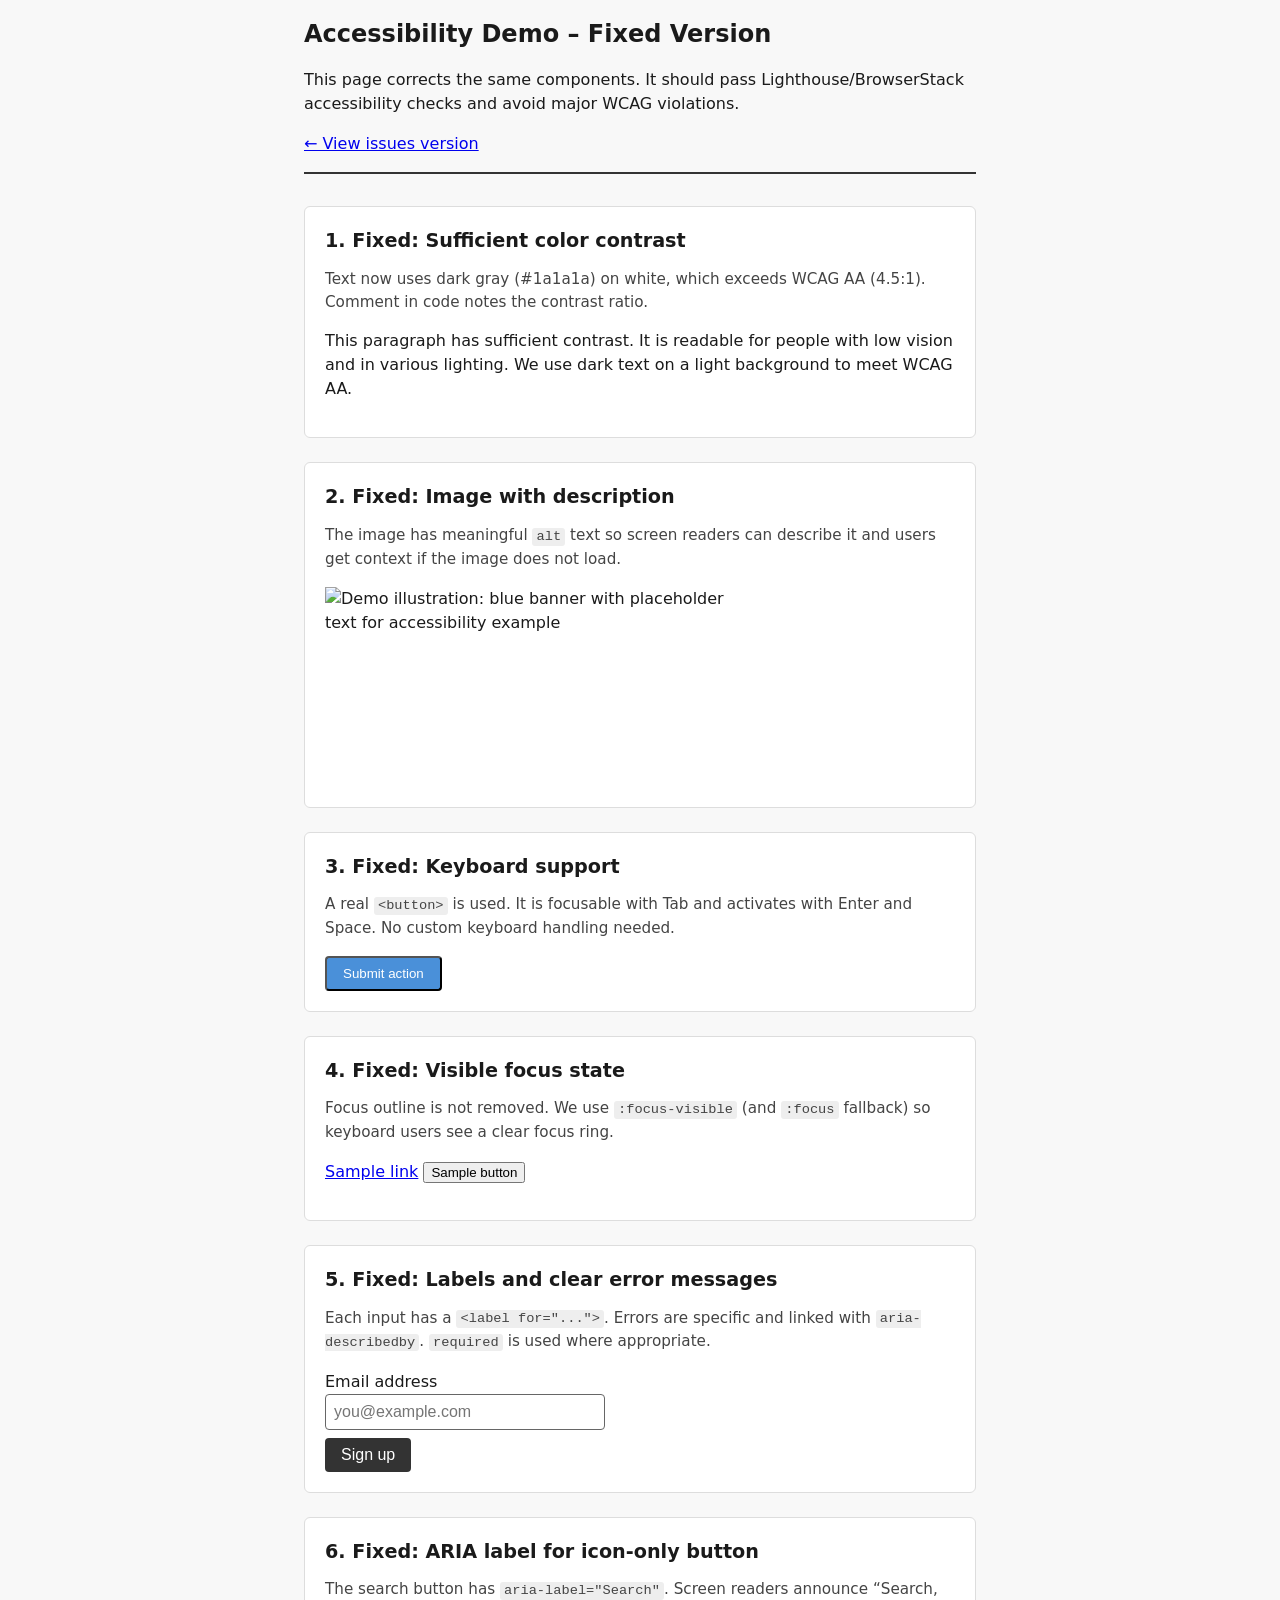
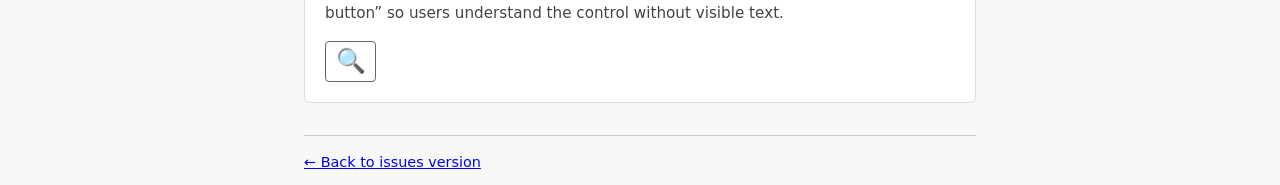
==== accessibility-fixed.html @ 3319c1dd "first commit" ====
<!DOCTYPE html>
<html lang="en">
<head>
  <meta charset="UTF-8">
  <meta name="viewport" content="width=device-width, initial-scale=1.0">
  <title>Accessibility Demo – Fixed (After)</title>
  <link rel="stylesheet" href="styles.css">
  <style>
    /* ========== ACCESSIBLE STYLES ========== */

    /* Issue 4 FIX: Visible focus – do not remove outline; add clear focus style */
    a:focus-visible,
    button:focus-visible,
    input:focus-visible {
      outline: 2px solid #0066cc;
      outline-offset: 2px;
    }
    /* Fallback for older browsers */
    a:focus, button:focus, input:focus {
      outline: 2px solid #0066cc;
      outline-offset: 2px;
    }

    /* Issue 1 FIX: Sufficient contrast – passes WCAG AA (e.g. 4.5:1+ for text) */
    .good-contrast {
      color: #1a1a1a;
      background-color: #ffffff;
      /* #1a1a1a on #ffffff ≈ 15.8:1 ratio */
    }
  </style>
</head>
<body>
  <header class="page-header">
    <h1>Accessibility Demo – Fixed Version</h1>
    <p>This page corrects the same components. It should pass Lighthouse/BrowserStack accessibility checks and avoid major WCAG violations.</p>
    <nav aria-label="Demo navigation">
      <a href="accessibility-issues.html">← View issues version</a>
    </nav>
  </header>

  <main class="main-content">
    <!-- ========== Fix 1: Sufficient color contrast ========== -->
    <section class="demo-section" aria-labelledby="fix1-heading">
      <h2 id="fix1-heading">1. Fixed: Sufficient color contrast</h2>
      <p class="explanation">Text now uses dark gray (#1a1a1a) on white, which exceeds WCAG AA (4.5:1). Comment in code notes the contrast ratio.</p>
      <p class="good-contrast">
        This paragraph has sufficient contrast. It is readable for people with low vision and in various lighting. We use dark text on a light background to meet WCAG AA.
      </p>
    </section>

    <!-- ========== Fix 2: Meaningful alt text ========== -->
    <section class="demo-section" aria-labelledby="fix2-heading">
      <h2 id="fix2-heading">2. Fixed: Image with description</h2>
      <p class="explanation">The image has meaningful <code>alt</code> text so screen readers can describe it and users get context if the image does not load.</p>
      <!-- GOOD: Alt describes purpose/content of image -->
      <img src="https://placehold.co/400x200/4a90d9/ffffff?text=Demo+Image" width="400" height="200" alt="Demo illustration: blue banner with placeholder text for accessibility example">
    </section>

    <!-- ========== Fix 3: Keyboard support with real button ========== -->
    <section class="demo-section" aria-labelledby="fix3-heading">
      <h2 id="fix3-heading">3. Fixed: Keyboard support</h2>
      <p class="explanation">A real <code>&lt;button&gt;</code> is used. It is focusable with Tab and activates with Enter and Space. No custom keyboard handling needed.</p>
      <!-- GOOD: Native button – focusable, keyboard activatable, announced as button -->
      <button type="button" class="fake-button" onclick="alert('Clicked!')">Submit action</button>
    </section>

    <!-- ========== Fix 4: Visible focus state ========== -->
    <section class="demo-section" aria-labelledby="fix4-heading">
      <h2 id="fix4-heading">4. Fixed: Visible focus state</h2>
      <p class="explanation">Focus outline is not removed. We use <code>:focus-visible</code> (and <code>:focus</code> fallback) so keyboard users see a clear focus ring.</p>
      <p>
        <a href="#fix4-heading">Sample link</a>
        <button type="button">Sample button</button>
      </p>
    </section>

    <!-- ========== Fix 5: Labels and clear error messages ========== -->
    <section class="demo-section" aria-labelledby="fix5-heading">
      <h2 id="fix5-heading">5. Fixed: Labels and clear error messages</h2>
      <p class="explanation">Each input has a <code>&lt;label for="..."&gt;</code>. Errors are specific and linked with <code>aria-describedby</code>. <code>required</code> is used where appropriate.</p>
      <form class="demo-form" id="good-form" novalidate>
        <label for="good-email">Email address</label>
        <input type="email" id="good-email" name="email" required aria-required="true" aria-describedby="good-error" aria-invalid="false" placeholder="you@example.com">
        <span class="error-msg" id="good-error" role="alert" aria-live="polite" hidden></span>
        <button type="submit">Sign up</button>
      </form>
    </section>

    <!-- ========== Fix 6: ARIA label for icon-only button ========== -->
    <section class="demo-section" aria-labelledby="fix6-heading">
      <h2 id="fix6-heading">6. Fixed: ARIA label for icon-only button</h2>
      <p class="explanation">The search button has <code>aria-label="Search"</code>. Screen readers announce “Search, button” so users understand the control without visible text.</p>
      <!-- GOOD: Accessible name for icon-only button -->
      <button type="button" class="icon-button" aria-label="Search">🔍</button>
    </section>
  </main>

  <footer class="page-footer">
    <a href="accessibility-issues.html">← Back to issues version</a>
  </footer>

  <script>
    // Minimal JS: clear, specific error and aria-describedby
    var form = document.getElementById('good-form');
    var input = document.getElementById('good-email');
    var err = document.getElementById('good-error');

    form.addEventListener('submit', function (e) {
      e.preventDefault();
      var val = input.value.trim();
      if (!val) {
        err.textContent = 'Please enter your email address.';
        err.hidden = false;
        input.setAttribute('aria-invalid', 'true');
      } else if (!val.includes('@') || !val.includes('.')) {
        err.textContent = 'Please enter a valid email address (e.g. name@example.com).';
        err.hidden = false;
        input.setAttribute('aria-invalid', 'true');
      } else {
        err.hidden = true;
        err.textContent = '';
        input.setAttribute('aria-invalid', 'false');
      }
    });
  </script>
</body>
</html>
---- styles.css ----
/* Shared layout for accessibility demo – both pages */

* {
  box-sizing: border-box;
}

body {
  font-family: system-ui, -apple-system, sans-serif;
  line-height: 1.5;
  max-width: 720px;
  margin: 0 auto;
  padding: 1rem 1.5rem;
  color: #1a1a1a;
  background: #f8f8f8;
}

.page-header {
  margin-bottom: 2rem;
  padding-bottom: 1rem;
  border-bottom: 2px solid #333;
}

.page-header h1 {
  margin: 0 0 0.5rem 0;
  font-size: 1.5rem;
}

.page-header nav {
  margin-top: 1rem;
}

.main-content {
  margin-bottom: 2rem;
}

.demo-section {
  background: #fff;
  padding: 1.25rem;
  margin-bottom: 1.5rem;
  border-radius: 6px;
  border: 1px solid #ddd;
}

.demo-section h2 {
  margin: 0 0 0.75rem 0;
  font-size: 1.2rem;
}

.explanation {
  color: #444;
  margin: 0 0 1rem 0;
  font-size: 0.95rem;
}

.demo-section img {
  display: block;
  max-width: 100%;
  height: auto;
}

.fake-button {
  display: inline-block;
  padding: 0.5rem 1rem;
  background: #4a90d9;
  color: #fff;
  cursor: pointer;
  border-radius: 4px;
  width: fit-content;
}

.demo-form input {
  display: block;
  width: 100%;
  max-width: 280px;
  padding: 0.5rem;
  margin-bottom: 0.5rem;
  font-size: 1rem;
  border: 1px solid #666;
  border-radius: 4px;
}

.demo-form button {
  padding: 0.5rem 1rem;
  font-size: 1rem;
  background: #333;
  color: #fff;
  border: none;
  border-radius: 4px;
  cursor: pointer;
}

.error-msg {
  display: block;
  color: #c00;
  font-size: 0.9rem;
  margin-bottom: 0.5rem;
}

.icon-button {
  font-size: 1.5rem;
  padding: 0.35rem 0.6rem;
  border: 1px solid #666;
  border-radius: 4px;
  background: #fff;
  cursor: pointer;
}

.page-footer {
  padding-top: 1rem;
  border-top: 1px solid #ccc;
  font-size: 0.9rem;
}

code {
  background: #eee;
  padding: 0.1em 0.3em;
  border-radius: 3px;
  font-size: 0.9em;
}
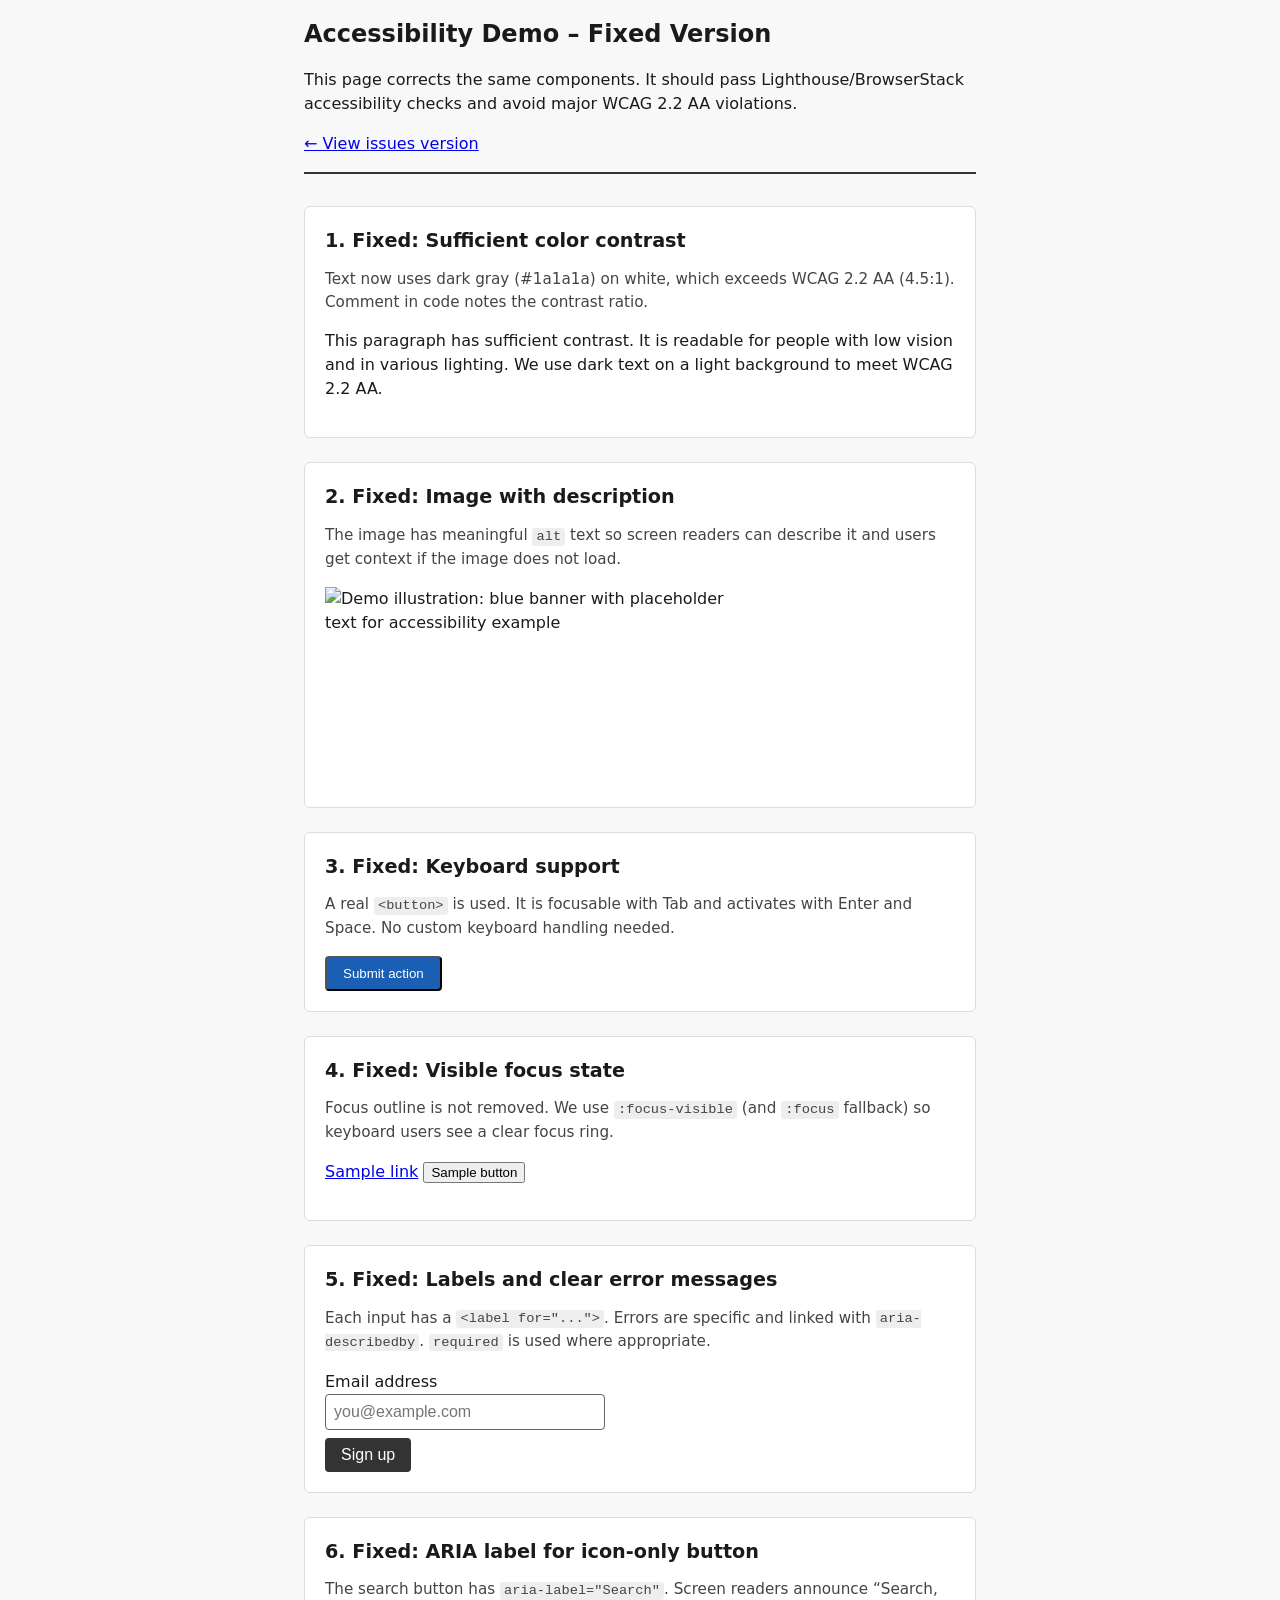
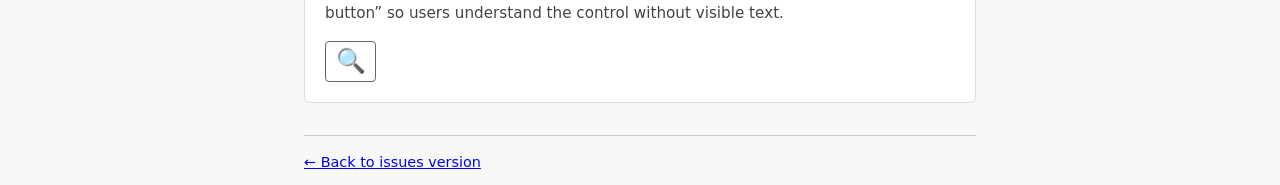
==== commit f8f4c67b: "follow wcag 2.2" ====
--- a/accessibility-fixed.html
+++ b/accessibility-fixed.html
@@ -21,7 +21,7 @@
       outline-offset: 2px;
     }
 
-    /* Issue 1 FIX: Sufficient contrast – passes WCAG AA (e.g. 4.5:1+ for text) */
+    /* Issue 1 FIX: Sufficient contrast – passes WCAG 2.2 AA (e.g. 4.5:1+ for text) */
     .good-contrast {
       color: #1a1a1a;
       background-color: #ffffff;
@@ -32,7 +32,7 @@
 <body>
   <header class="page-header">
     <h1>Accessibility Demo – Fixed Version</h1>
-    <p>This page corrects the same components. It should pass Lighthouse/BrowserStack accessibility checks and avoid major WCAG violations.</p>
+    <p>This page corrects the same components. It should pass Lighthouse/BrowserStack accessibility checks and avoid major WCAG 2.2 AA violations.</p>
     <nav aria-label="Demo navigation">
       <a href="accessibility-issues.html">← View issues version</a>
     </nav>
@@ -42,9 +42,9 @@
     <!-- ========== Fix 1: Sufficient color contrast ========== -->
     <section class="demo-section" aria-labelledby="fix1-heading">
       <h2 id="fix1-heading">1. Fixed: Sufficient color contrast</h2>
-      <p class="explanation">Text now uses dark gray (#1a1a1a) on white, which exceeds WCAG AA (4.5:1). Comment in code notes the contrast ratio.</p>
+      <p class="explanation">Text now uses dark gray (#1a1a1a) on white, which exceeds WCAG 2.2 AA (4.5:1). Comment in code notes the contrast ratio.</p>
       <p class="good-contrast">
-        This paragraph has sufficient contrast. It is readable for people with low vision and in various lighting. We use dark text on a light background to meet WCAG AA.
+        This paragraph has sufficient contrast. It is readable for people with low vision and in various lighting. We use dark text on a light background to meet WCAG 2.2 AA.
       </p>
     </section>
 
@@ -91,7 +91,7 @@
       <h2 id="fix6-heading">6. Fixed: ARIA label for icon-only button</h2>
       <p class="explanation">The search button has <code>aria-label="Search"</code>. Screen readers announce “Search, button” so users understand the control without visible text.</p>
       <!-- GOOD: Accessible name for icon-only button -->
-      <button type="button" class="icon-button" aria-label="Search">🔍</button>
+      <button type="button" class="icon-button"><span class="visually-hidden">Search</span>🔍</button>
     </section>
   </main>
 
--- a/styles.css
+++ b/styles.css
@@ -58,10 +58,13 @@
   height: auto;
 }
 
+/* WCAG 2.2 AA 2.5.8: target at least 24×24px */
 .fake-button {
   display: inline-block;
   padding: 0.5rem 1rem;
-  background: #4a90d9;
+  min-width: 24px;
+  min-height: 24px;
+  background: #1a5fb4;
   color: #fff;
   cursor: pointer;
   border-radius: 4px;
@@ -81,6 +84,8 @@
 
 .demo-form button {
   padding: 0.5rem 1rem;
+  min-width: 24px;
+  min-height: 24px;
   font-size: 1rem;
   background: #333;
   color: #fff;
@@ -96,13 +101,29 @@
   margin-bottom: 0.5rem;
 }
 
+/* WCAG 2.2 AA 2.5.8: target at least 24×24px */
 .icon-button {
   font-size: 1.5rem;
   padding: 0.35rem 0.6rem;
+  min-width: 24px;
+  min-height: 24px;
   border: 1px solid #666;
   border-radius: 4px;
   background: #fff;
   cursor: pointer;
+}
+
+/* Visually hidden but available to screen readers (satisfies "visible text" requirement) */
+.visually-hidden {
+  position: absolute;
+  width: 1px;
+  height: 1px;
+  padding: 0;
+  margin: -1px;
+  overflow: hidden;
+  clip: rect(0, 0, 0, 0);
+  white-space: nowrap;
+  border: 0;
 }
 
 .page-footer {
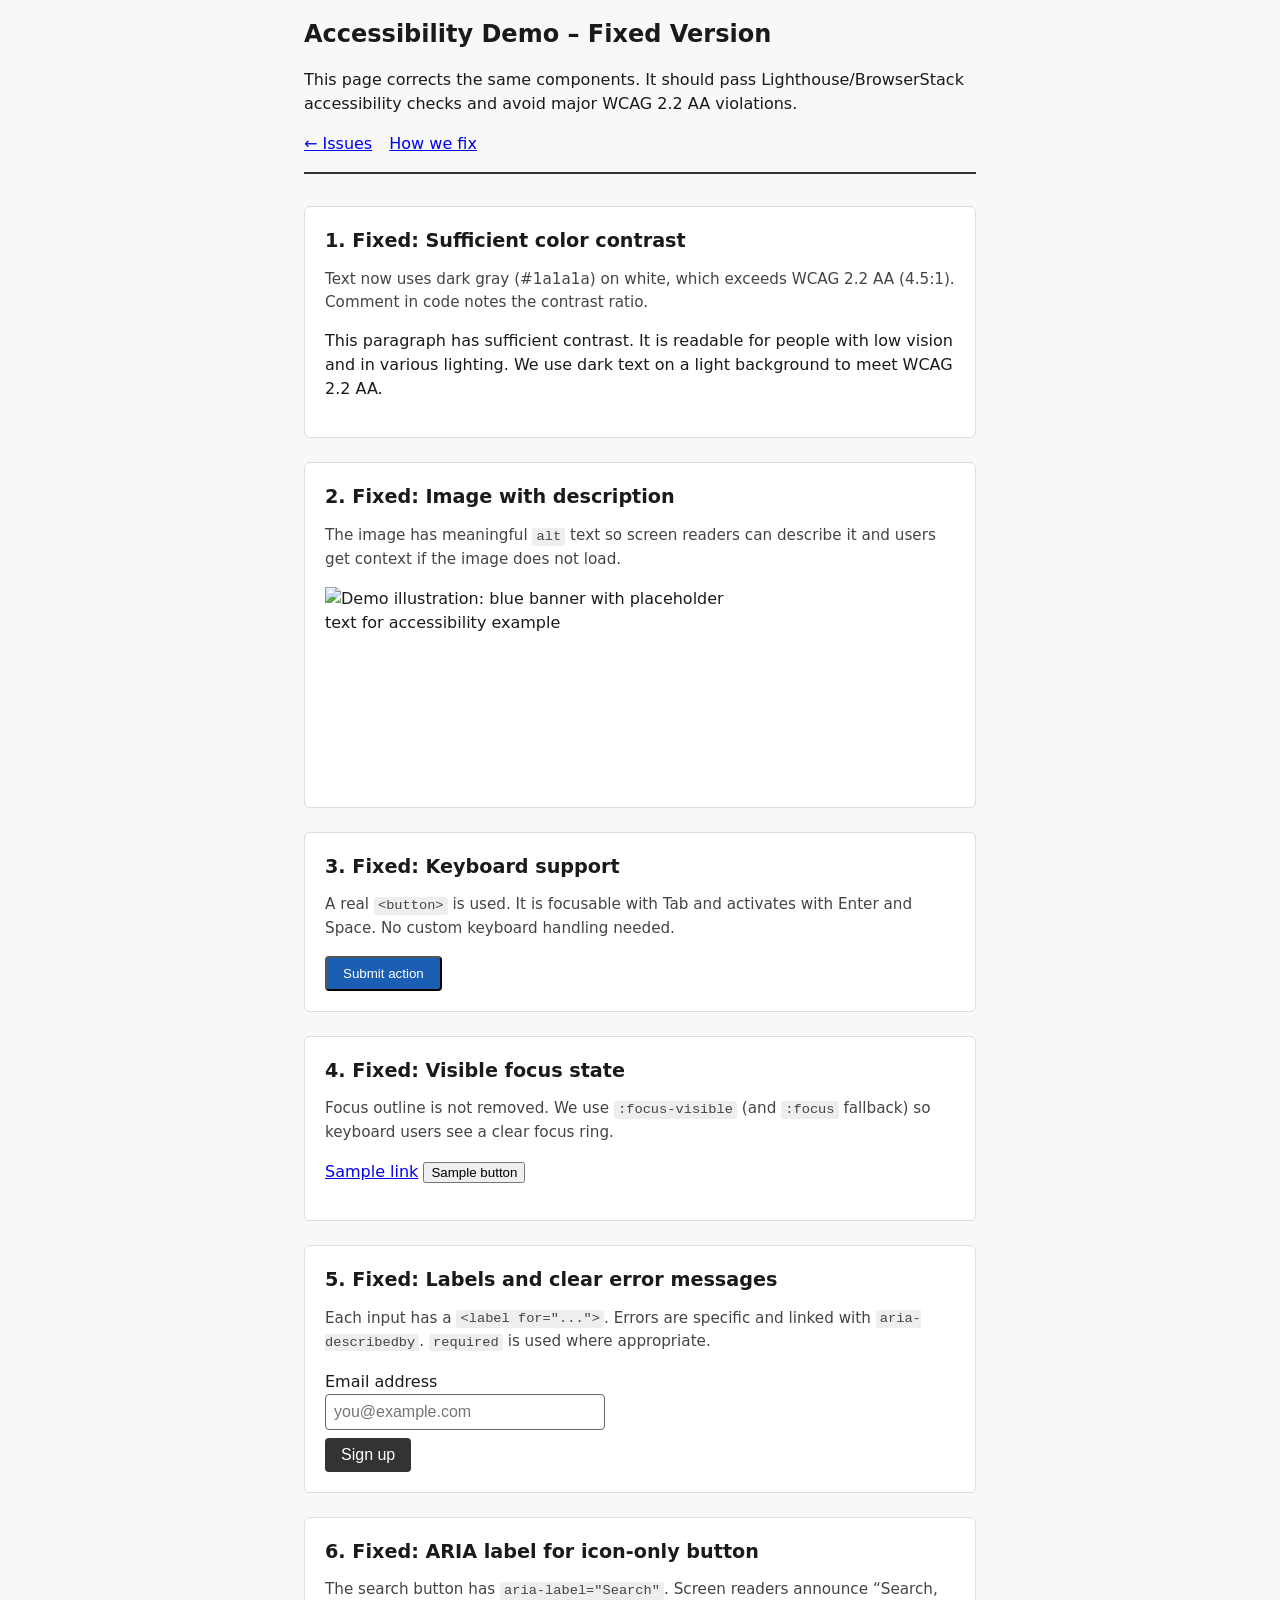
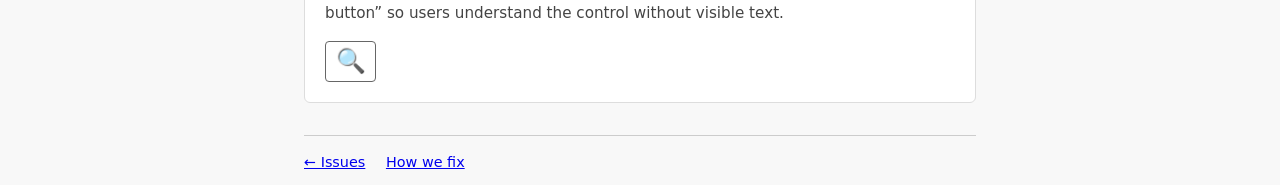
==== commit 1c8ffeec: "adding how to fix" ====
--- a/accessibility-fixed.html
+++ b/accessibility-fixed.html
@@ -34,7 +34,8 @@
     <h1>Accessibility Demo – Fixed Version</h1>
     <p>This page corrects the same components. It should pass Lighthouse/BrowserStack accessibility checks and avoid major WCAG 2.2 AA violations.</p>
     <nav aria-label="Demo navigation">
-      <a href="accessibility-issues.html">← View issues version</a>
+      <a href="accessibility-issues.html">← Issues</a>
+      <a href="accessibility-how-to-fix.html" style="margin-left: 0.75rem;">How we fix</a>
     </nav>
   </header>
 
@@ -96,7 +97,8 @@
   </main>
 
   <footer class="page-footer">
-    <a href="accessibility-issues.html">← Back to issues version</a>
+    <a href="accessibility-issues.html">← Issues</a>
+    <a href="accessibility-how-to-fix.html" style="margin-left: 1rem;">How we fix</a>
   </footer>
 
   <script>
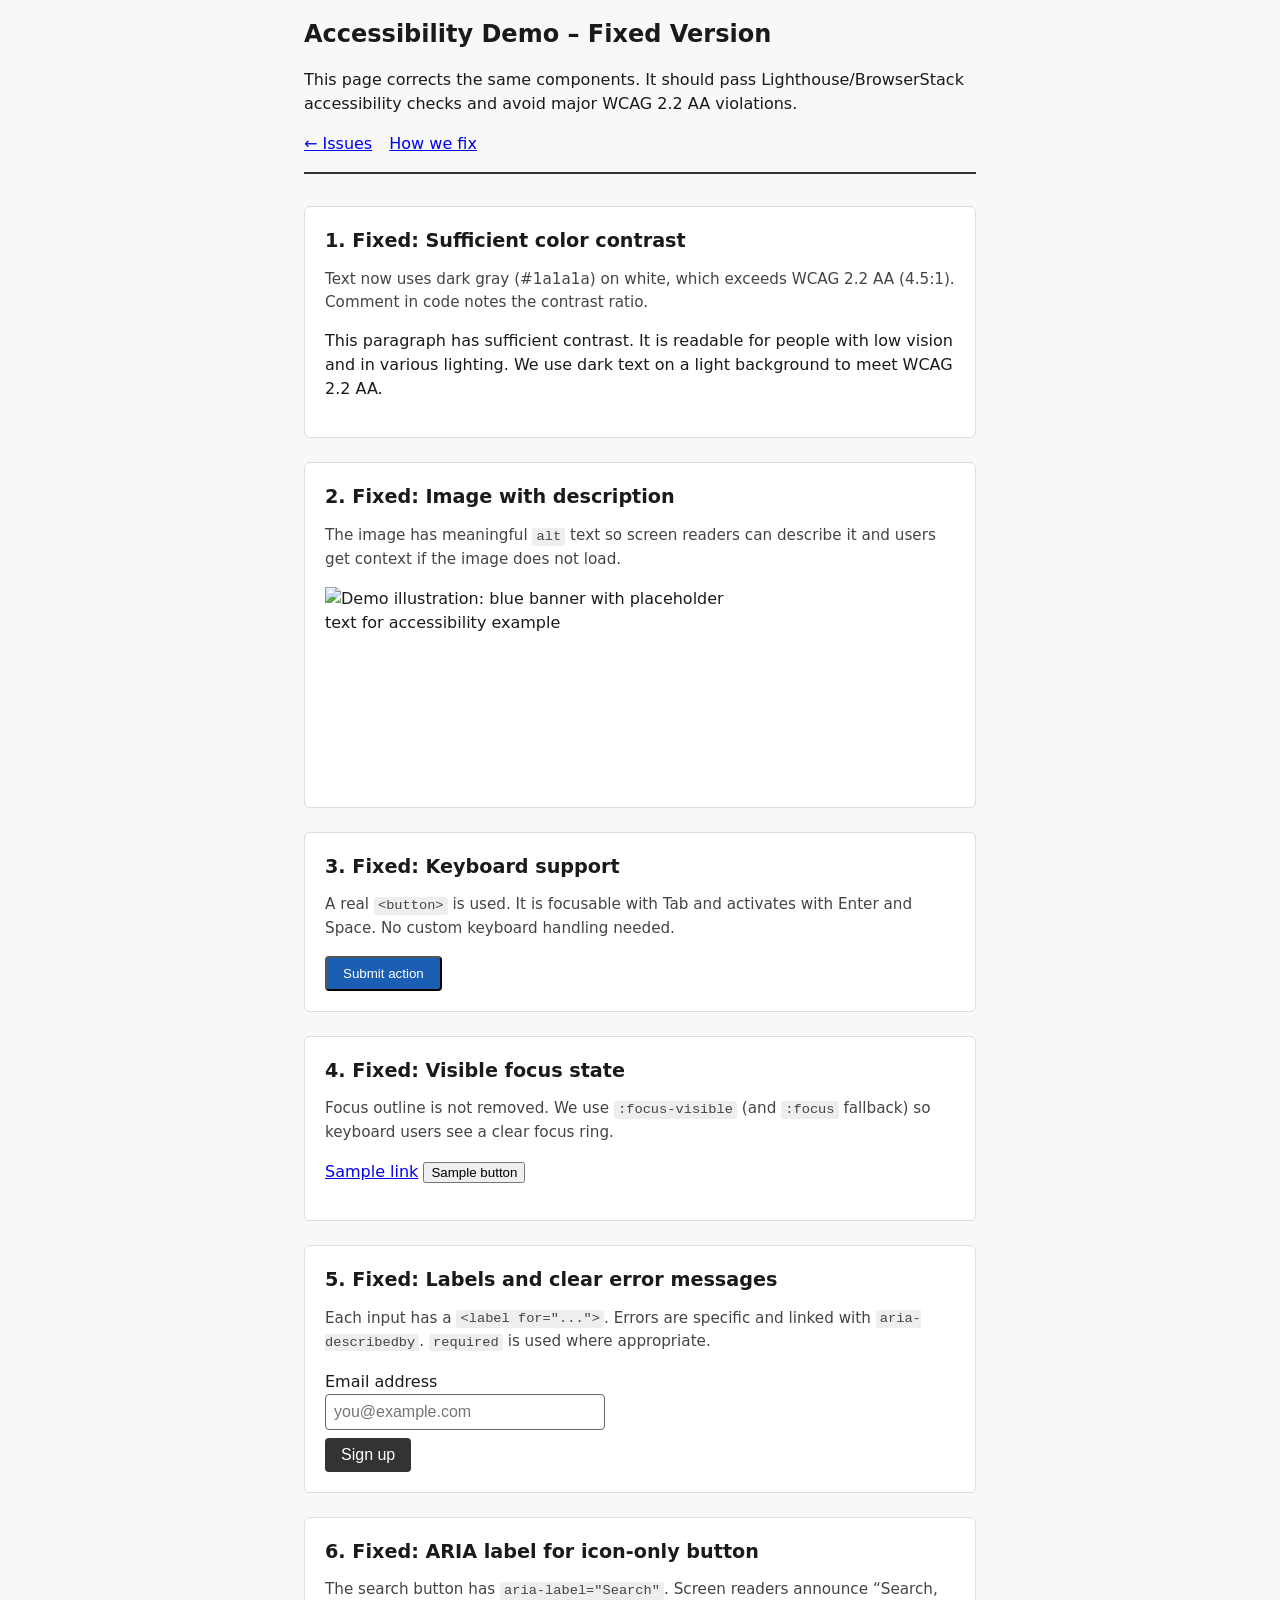
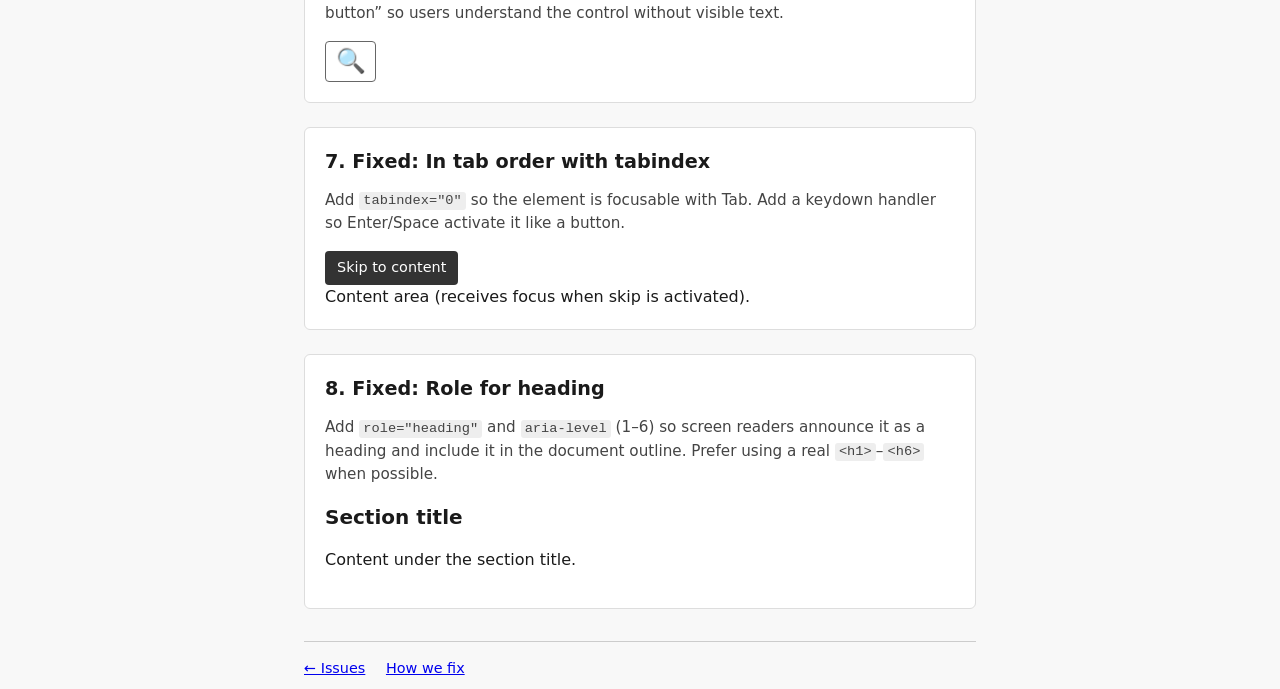
==== commit 36295c7d: "adding two other issues" ====
--- a/accessibility-fixed.html
+++ b/accessibility-fixed.html
@@ -11,12 +11,13 @@
     /* Issue 4 FIX: Visible focus – do not remove outline; add clear focus style */
     a:focus-visible,
     button:focus-visible,
-    input:focus-visible {
+    input:focus-visible,
+    [tabindex="0"]:focus-visible {
       outline: 2px solid #0066cc;
       outline-offset: 2px;
     }
     /* Fallback for older browsers */
-    a:focus, button:focus, input:focus {
+    a:focus, button:focus, input:focus, [tabindex="0"]:focus {
       outline: 2px solid #0066cc;
       outline-offset: 2px;
     }
@@ -94,6 +95,24 @@
       <!-- GOOD: Accessible name for icon-only button -->
       <button type="button" class="icon-button"><span class="visually-hidden">Search</span>🔍</button>
     </section>
+
+    <!-- ========== Fix 7: tabindex so element is in tab order ========== -->
+    <section class="demo-section" aria-labelledby="fix7-heading">
+      <h2 id="fix7-heading">7. Fixed: In tab order with tabindex</h2>
+      <p class="explanation">Add <code>tabindex="0"</code> so the element is focusable with Tab. Add a keydown handler so Enter/Space activate it like a button.</p>
+      <!-- GOOD: tabindex="0" puts it in tab order; keydown handles Enter/Space -->
+      <div class="skip-link" id="skip-trigger" tabindex="0" role="button" aria-label="Skip to content" onclick="skipToContent()" onkeydown="skipKeydown(event)">Skip to content</div>
+      <div id="fix7-content" tabindex="-1">Content area (receives focus when skip is activated).</div>
+    </section>
+
+    <!-- ========== Fix 8: role for heading ========== -->
+    <section class="demo-section" aria-labelledby="fix8-heading">
+      <h2 id="fix8-heading">8. Fixed: Role for heading</h2>
+      <p class="explanation">Add <code>role="heading"</code> and <code>aria-level</code> (1–6) so screen readers announce it as a heading and include it in the document outline. Prefer using a real <code>&lt;h1&gt;</code>–<code>&lt;h6&gt;</code> when possible.</p>
+      <!-- GOOD: role="heading" aria-level exposes heading to assistive tech -->
+      <div class="fake-heading" role="heading" aria-level="2">Section title</div>
+      <p>Content under the section title.</p>
+    </section>
   </main>
 
   <footer class="page-footer">
@@ -102,6 +121,16 @@
   </footer>
 
   <script>
+    // Skip to content (for tabindex demo)
+    function skipToContent() {
+      document.getElementById('fix7-content').focus();
+    }
+    function skipKeydown(e) {
+      if (e.key === 'Enter' || e.key === ' ') {
+        e.preventDefault();
+        skipToContent();
+      }
+    }
     // Minimal JS: clear, specific error and aria-describedby
     var form = document.getElementById('good-form');
     var input = document.getElementById('good-email');
--- a/styles.css
+++ b/styles.css
@@ -126,6 +126,24 @@
   border: 0;
 }
 
+.skip-link {
+  display: inline-block;
+  padding: 0.4rem 0.75rem;
+  background: #333;
+  color: #fff;
+  cursor: pointer;
+  border-radius: 4px;
+  font-size: 0.9rem;
+  min-width: 24px;
+  min-height: 24px;
+}
+
+.fake-heading {
+  font-size: 1.25rem;
+  font-weight: bold;
+  margin: 0 0 0.5rem 0;
+}
+
 .page-footer {
   padding-top: 1rem;
   border-top: 1px solid #ccc;
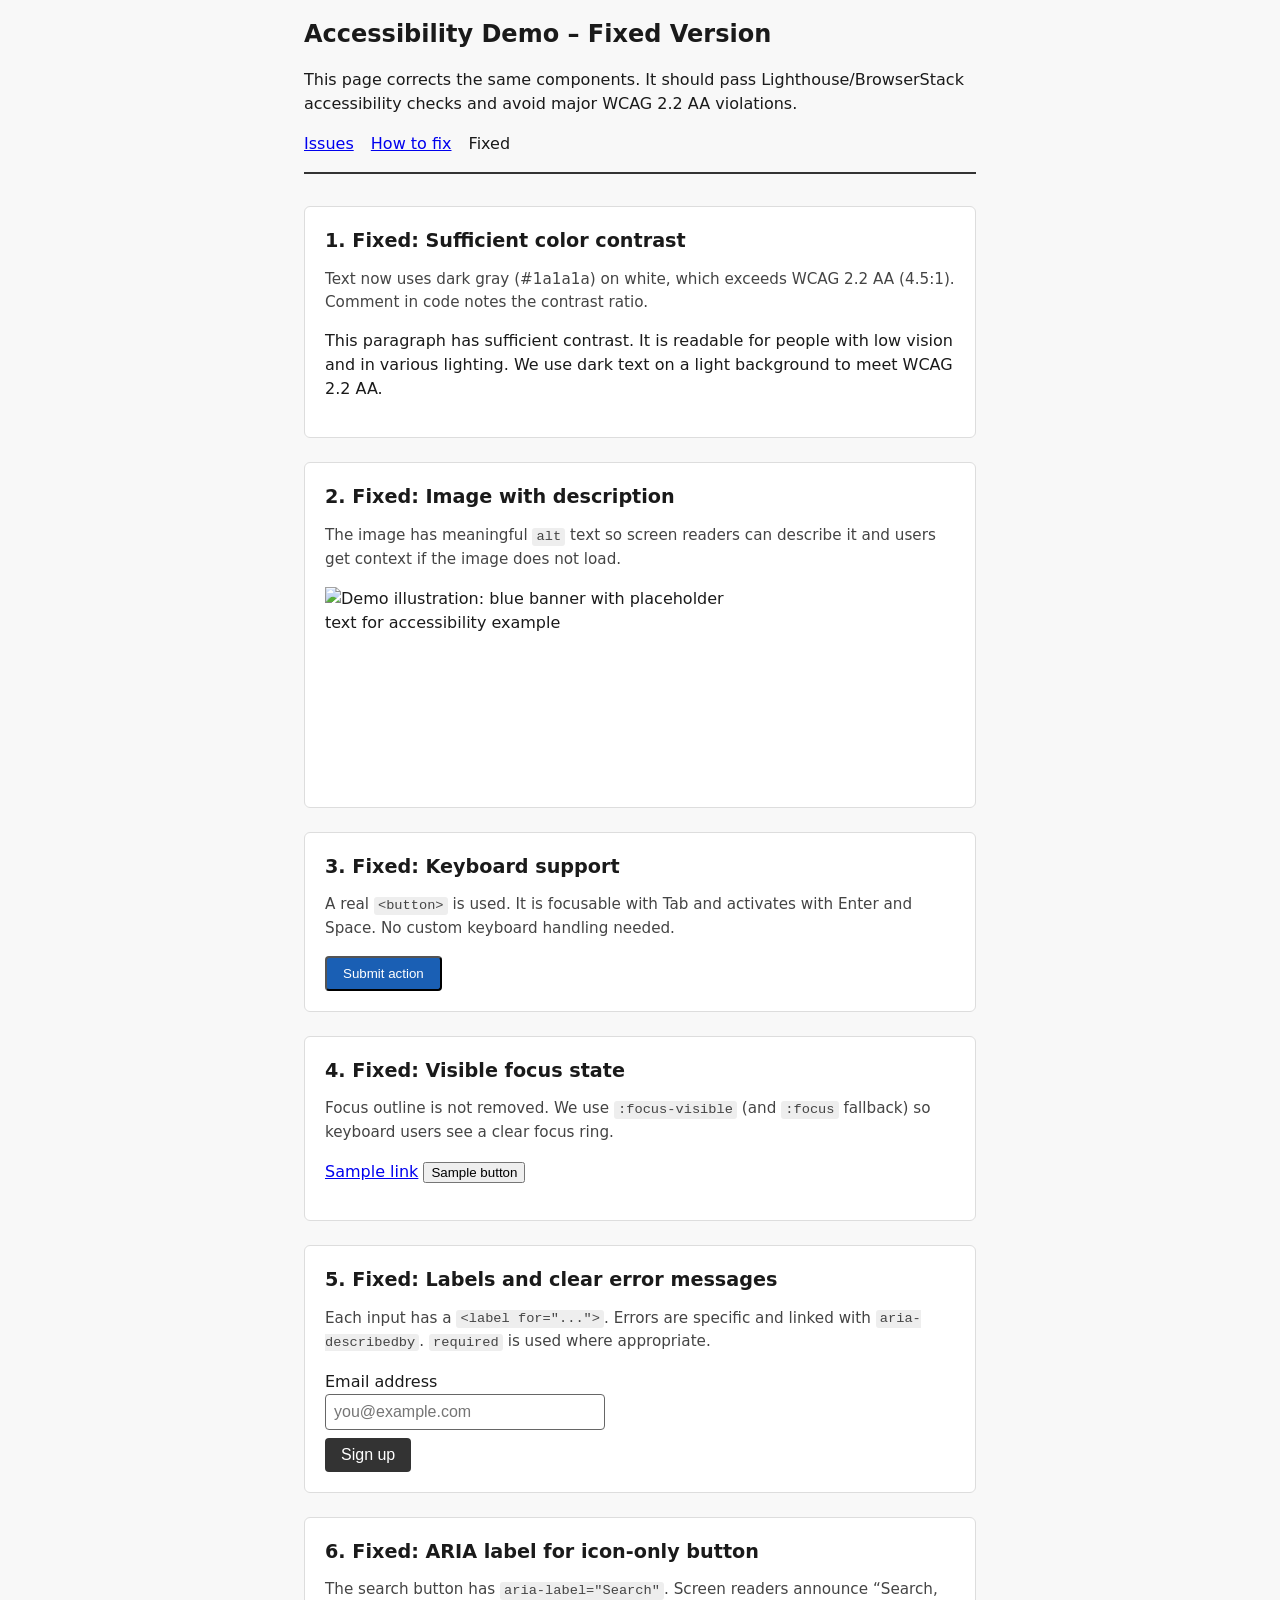
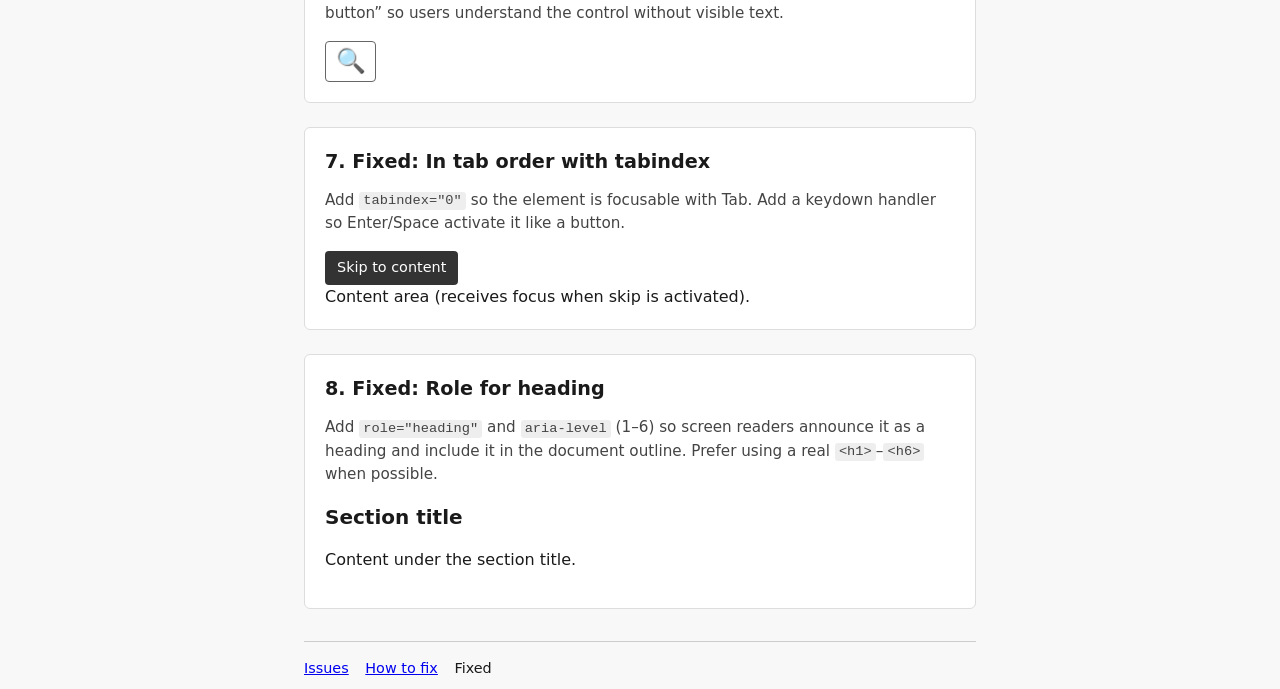
==== commit 3d9cfc10: "reorder the pages" ====
--- a/accessibility-fixed.html
+++ b/accessibility-fixed.html
@@ -35,8 +35,9 @@
     <h1>Accessibility Demo – Fixed Version</h1>
     <p>This page corrects the same components. It should pass Lighthouse/BrowserStack accessibility checks and avoid major WCAG 2.2 AA violations.</p>
     <nav aria-label="Demo navigation">
-      <a href="accessibility-issues.html">← Issues</a>
-      <a href="accessibility-how-to-fix.html" style="margin-left: 0.75rem;">How we fix</a>
+      <a href="accessibility-issues.html">Issues</a>
+      <a href="accessibility-how-to-fix.html" style="margin-left: 0.75rem;">How to fix</a>
+      <span aria-current="page" style="margin-left: 0.75rem;">Fixed</span>
     </nav>
   </header>
 
@@ -116,8 +117,9 @@
   </main>
 
   <footer class="page-footer">
-    <a href="accessibility-issues.html">← Issues</a>
-    <a href="accessibility-how-to-fix.html" style="margin-left: 1rem;">How we fix</a>
+    <a href="accessibility-issues.html">Issues</a>
+    <a href="accessibility-how-to-fix.html" style="margin-left: 0.75rem;">How to fix</a>
+    <span aria-current="page" style="margin-left: 0.75rem;">Fixed</span>
   </footer>
 
   <script>
